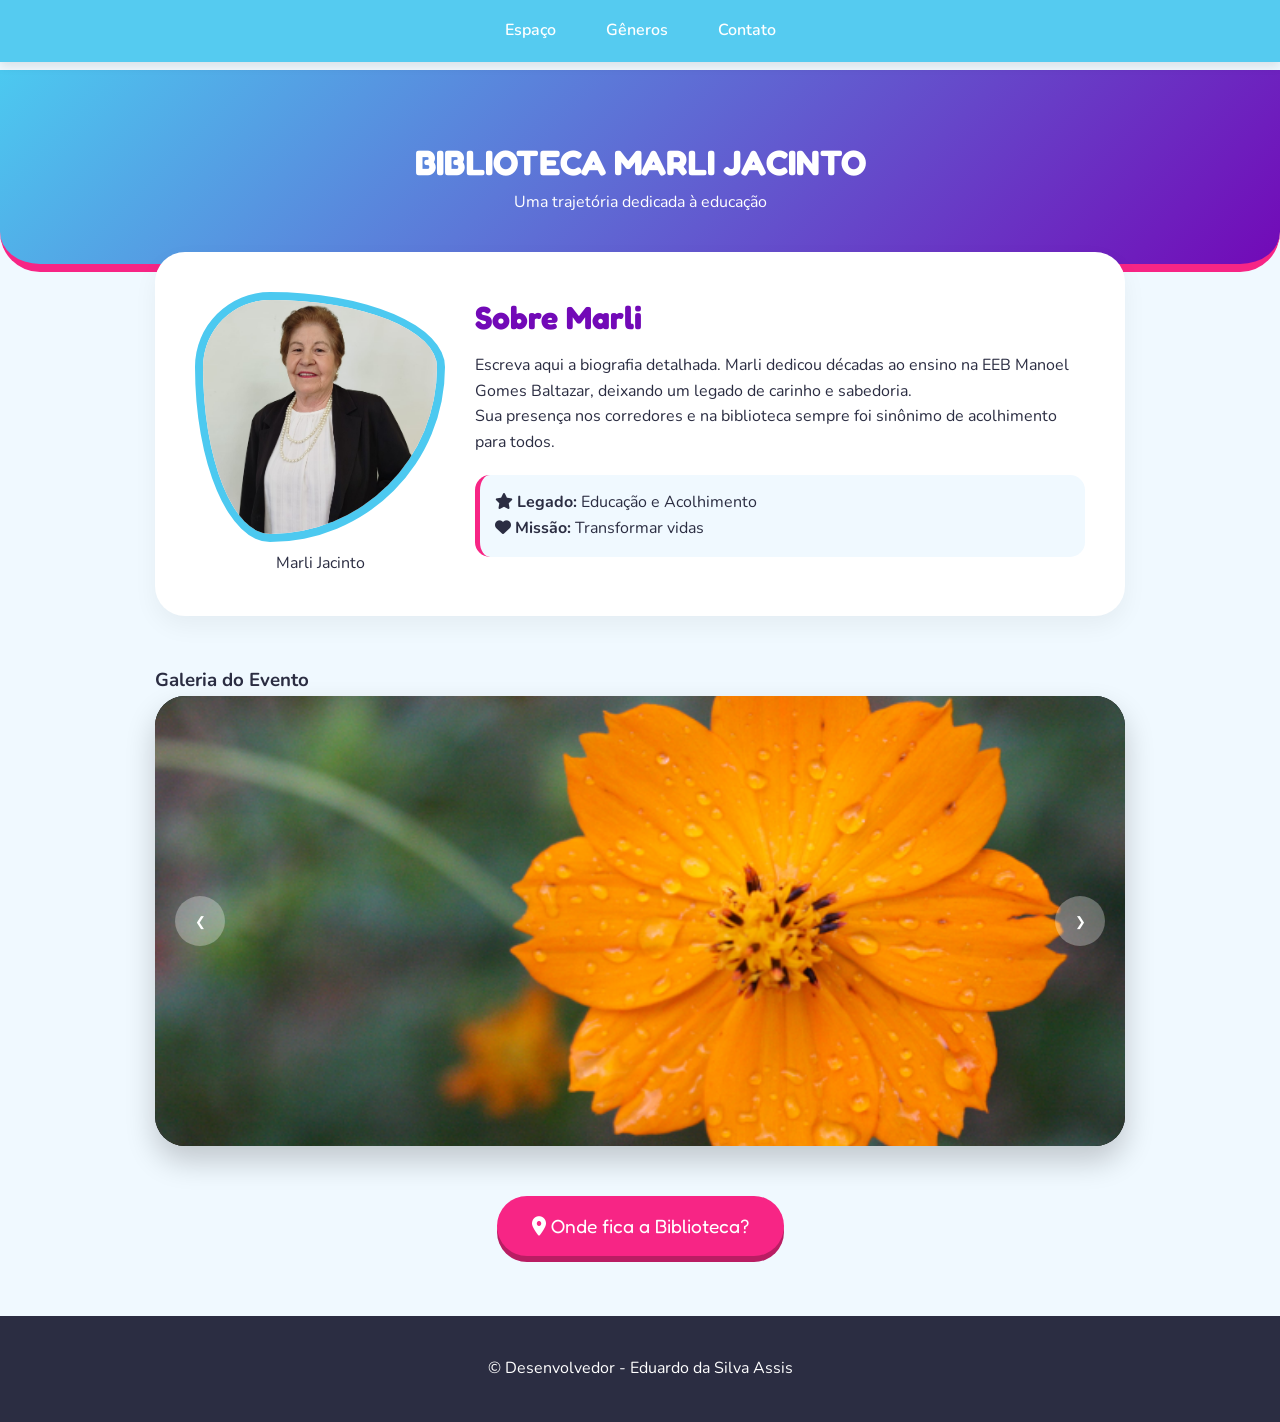
==== index.html @ 1a359304 "correção de botão no menu" ====
<!DOCTYPE html>
<html lang="pt-br">
<head>
    <meta charset="UTF-8">
    <meta name="viewport" content="width=device-width, initial-scale=1.0">
    <title>Fotobiografia - Marli</title>
    <link rel="icon" type="image/png" href="img/icone.png">
    <link rel="stylesheet" href="style/style.css">
    <link rel="stylesheet" href="https://cdnjs.cloudflare.com/ajax/libs/font-awesome/6.0.0/css/all.min.css">
</head>
<body>

    <nav class="top-menu">
        <ul>
            <li><a href="pages/Conhecendo_biblioteca.html">Espaço</a></li>
            <li><a href="pages/generos.html">Gêneros</a></li>
            <li><a href="https://wa.me/4888347852" target="_blank">Contato</a></li>
        </ul>
    </nav>

    <header>
        <h1>BIBLIOTECA MARLI JACINTO</h1>
        <p>Uma trajetória dedicada à educação</p>
    </header>

    <main class="container">
        <section class="bio-section">
            <div class="bio-photo-column">
                <div class="profile-frame">
                    <img src="img/Perfil.jpg" alt="Foto de Marli" class="main-photo">
                </div>
                <p class="photo-caption">Marli Jacinto</p>
            </div>

            <div class="bio-text-column">
                <div class="bio-text">
                    <h2>Sobre Marli</h2>
                    <p>Escreva aqui a biografia detalhada. Marli dedicou décadas ao ensino na EEB Manoel Gomes Baltazar, deixando um legado de carinho e sabedoria.</p>
                    <p>Sua presença nos corredores e na biblioteca sempre foi sinônimo de acolhimento para todos.</p>
                </div>
                <div class="bio-details-box">
                    <p><i class="fas fa-star icon-color"></i> <strong>Legado:</strong> Educação e Acolhimento</p>
                    <p><i class="fas fa-heart icon-color"></i> <strong>Missão:</strong> Transformar vidas</p>
                </div>
            </div>
        </section>

        <section class="carousel-container">
            <h3>Galeria do Evento</h3>
            <div class="carousel">
                <div class="carousel-item active">
                    <img src="img/evento1.jpg" alt="Evento 1">
                </div>
                <div class="carousel-item">
                    <img src="img/evento2.jpg" alt="Evento 2">
                </div>
                <div class="carousel-item">
                    <img src="img/evento3.jpg" alt="Evento 3">
                </div>
                
                <button class="prev" onclick="changeSlide(-1)">❮</button>
                <button class="next" onclick="changeSlide(1)">❯</button>
            </div>
        </section>

        <section class="map-section">
            <button id="btn-mapa" class="btn-interactive">
                <i class="fas fa-map-marker-alt"></i> Onde fica a Biblioteca?
            </button>
            
            <div id="map-container" class="hidden">
                <iframe 
                    src="https://www.google.com/maps/embed?pb=!1m18!1m12!1m3!1d3494.655128574193!2d-49.454166323597455!3d-28.849125876884052!2m3!1f0!2f0!3f0!3m2!1i1024!2i768!4f13.1!3m3!1m2!1s0x9522296bf859edab%3A0x41ca1a74ee0f78a7!2sEeb%20Manoel%20Gomes%20Baltazar!5e0!3m2!1spt-BR!2sbr!4v1773228024672!5m2!1spt-BR!2sbr" 
                    width="100%" 
                    height="450" 
                    style="border:0;" 
                    allowfullscreen="" 
                    loading="lazy" 
                    referrerpolicy="no-referrer-when-downgrade">
                </iframe>
            </div>
        </section>
    </main>
    <footer>
        <p>© Desenvolvedor - Eduardo da Silva Assis</p>
    </footer>

    <script src="script/script.js"></script>
</body>
</html>
---- style/style.css ----
@import url('https://fonts.googleapis.com/css2?family=Fredoka:wght@400;600&family=Nunito:wght@400;700&display=swap');

:root {
    --primaria: #4cc9f0;
    --secundaria: #4895ef;
    --detalhe: #f72585;
    --educativo: #7209b7;
    --fundo: #f0f9ff;
    --texto: #2b2d42;
}

* { margin: 0; padding: 0; box-sizing: border-box; }

body {
    background-color: var(--fundo);
    color: var(--texto);
    font-family: 'Nunito', sans-serif;
    line-height: 1.6;
    overflow-x: hidden;
}

header {
    background: linear-gradient(135deg, var(--primaria), var(--educativo));
    color: white;
    text-align: center;
    padding: 4rem 1rem 3rem;
    border-bottom: 8px solid var(--detalhe);
    border-radius: 0 0 40px 40px;
    margin-top: 70px;
}

header h1 { font-family: 'Fredoka', sans-serif; font-size: 2.2rem; }

/* MENU SUPERIOR ESTRUTURA PRINCIPAL */
.top-menu {
    position: fixed;
    top: 0;
    left: 0;
    width: 100%;
    background: rgba(76, 201, 240, 0.95);
    backdrop-filter: blur(10px);
    z-index: 1000;
    padding: 10px 0;
    box-shadow: 0 4px 10px rgba(0, 0, 0, 0.1);
    display: flex;
    align-items: center;
    min-height: 60px;
}

.top-menu ul {
    list-style: none;
    display: flex;
    justify-content: center;
    align-items: center;
    gap: 20px;
    margin: 0 auto;
    width: 100%;
    padding: 0 10px;
}

.top-menu li a {
    color: white;
    text-decoration: none;
    font-weight: 600;
    padding: 8px 15px;
    border-radius: 25px;
    transition: background 0.3s ease, transform 0.2s ease;
    white-space: nowrap; /* Impede a quebra de linha que estava entortando o menu */
    display: block;
}

.top-menu li a:hover {
    background: rgba(255, 255, 255, 0.2);
    transform: translateY(-2px);
}

.container {
    max-width: 1000px;
    margin: -20px auto 50px;
    padding: 0 15px;
}

.bio-section {
    background: white;
    padding: 40px;
    border-radius: 30px;
    display: flex;
    gap: 30px;
    box-shadow: 0 10px 25px rgba(0,0,0,0.05);
}

.bio-photo-column { flex: 0 0 250px; text-align: center; }
.main-photo { 
    width: 250px; 
    height: 250px; 
    border-radius: 30% 70% 70% 30% / 30% 30% 70% 70%; 
    object-fit: cover; 
    border: 8px solid var(--primaria);
    transition: transform 0.4s ease, box-shadow 0.4s ease;
}

.main-photo:hover {
    transform: scale(1.03) rotate(3deg);
    box-shadow: 0 15px 35px rgba(76, 201, 240, 0.4);
}

.bio-text h2 { color: var(--educativo); font-family: 'Fredoka', sans-serif; font-size: 2rem; margin-bottom: 10px; }
.bio-details-box { background: var(--fundo); padding: 15px; border-radius: 15px; border-left: 5px solid var(--detalhe); margin-top: 20px; }

/* CARROSSEL */
.carousel-container { margin-top: 50px; }
.carousel { position: relative; height: 450px; border-radius: 30px; overflow: hidden; background: #000; box-shadow: 0 15px 30px rgba(0,0,0,0.2); }
.carousel-item { position: absolute; width: 100%; height: 100%; opacity: 0; transition: opacity 1.2s ease-in-out; }
.carousel-item.active { opacity: 1; }
.carousel-item img { width: 100%; height: 100%; object-fit: cover; }

.prev, .next { position: absolute; top: 50%; transform: translateY(-50%); background: rgba(255, 255, 255, 0.3); color: white; border: none; width: 50px; height: 50px; border-radius: 50%; cursor: pointer; z-index: 10; }
.prev { left: 20px; }
.next { right: 20px; }

/* MAPA */
.map-section { 
    margin-top: 50px; 
    display: flex; 
    flex-direction: column; 
    align-items: center; 
    width: 100%;
}

.btn-interactive {
    background: var(--detalhe);
    color: white;
    padding: 18px 35px;
    border-radius: 50px;
    border: none;
    font-family: 'Fredoka', sans-serif;
    font-size: 1.2rem;
    box-shadow: 0 6px 0 #b91d63;
    cursor: pointer;
}

#map-container { 
    width: 100%; 
    max-width: 800px; 
    margin: 30px auto 0 auto; 
    border-radius: 20px; 
    overflow: hidden; 
    box-shadow: 0 10px 20px rgba(0,0,0,0.1);
    display: block;
}

#map-container iframe {
    display: block;
    width: 100%; 
}

.hidden { display: none !important; }

footer { background: var(--texto); color: white; text-align: center; padding: 40px; margin-top: 60px; }

.contact-section {
    background: white;
    padding: 40px 20px;
    margin: 40px auto;
    border-radius: 20px;
    box-shadow: 0 10px 25px rgba(0,0,0,0.05);
    text-align: center;
}

.contact-section h2 {
    color: var(--educativo);
    font-family: 'Fredoka', sans-serif;
    margin-bottom: 20px;
}

.genres-grid {
    display: grid;
    grid-template-columns: repeat(auto-fit, minmax(300px, 1fr));
    gap: 20px;
    margin-top: 30px;
}

.genre-card {
    background: white;
    padding: 20px;
    border-radius: 15px;
    box-shadow: 0 5px 15px rgba(0,0,0,0.1);
    text-align: center;
    cursor: pointer;
    transition: transform 0.3s ease, box-shadow 0.3s ease;
    border: 2px solid transparent;
}

.genre-card:hover {
    transform: translateY(-5px);
    box-shadow: 0 10px 25px rgba(0,0,0,0.15);
    border-color: var(--primaria);
}

.genre-card.expanded {
    border-color: var(--detalhe);
    background: var(--fundo);
}

.genre-icon {
    font-size: 3rem;
    color: var(--primaria);
    margin-bottom: 15px;
}

.genre-card h3 {
    color: var(--educativo);
    font-family: 'Fredoka', sans-serif;
    margin-bottom: 10px;
}

.genre-card p {
    color: var(--texto);
    line-height: 1.5;
}

.genre-details {
    display: none;
    margin-top: 15px;
    padding-top: 15px;
    border-top: 1px solid var(--fundo);
}

.genre-details p {
    margin-bottom: 8px;
    font-size: 0.9rem;
}

.back-section {
    text-align: center;
    margin-top: 40px;
}

/* --- AJUSTE MOBILE CORRIGIDO --- */
@media (max-width: 768px) {
    .top-menu {
        padding: 5px 0;
    }

    .top-menu ul {
        gap: 5px; /* Espaço reduzido para caber tudo */
        padding: 0 5px;
        overflow-x: auto; /* Se ainda for muito grande, ele desliza pro lado */
        justify-content: space-evenly; /* Distribui os itens igualmente */
        flex-wrap: nowrap; /* PROIBE quebrar linha */
        -webkit-overflow-scrolling: touch;
    }

    .top-menu ul::-webkit-scrollbar {
        display: none;
    }

    .top-menu li a {
        padding: 8px 10px;
        font-size: 0.85rem; /* Fonte levemente menor para mobile */
    }

    header {
        margin-top: 60px;
        padding: 2.5rem 1rem 2rem;
    }

    .bio-section { flex-direction: column; align-items: center; text-align: center; }
    .carousel { height: 300px; }
}
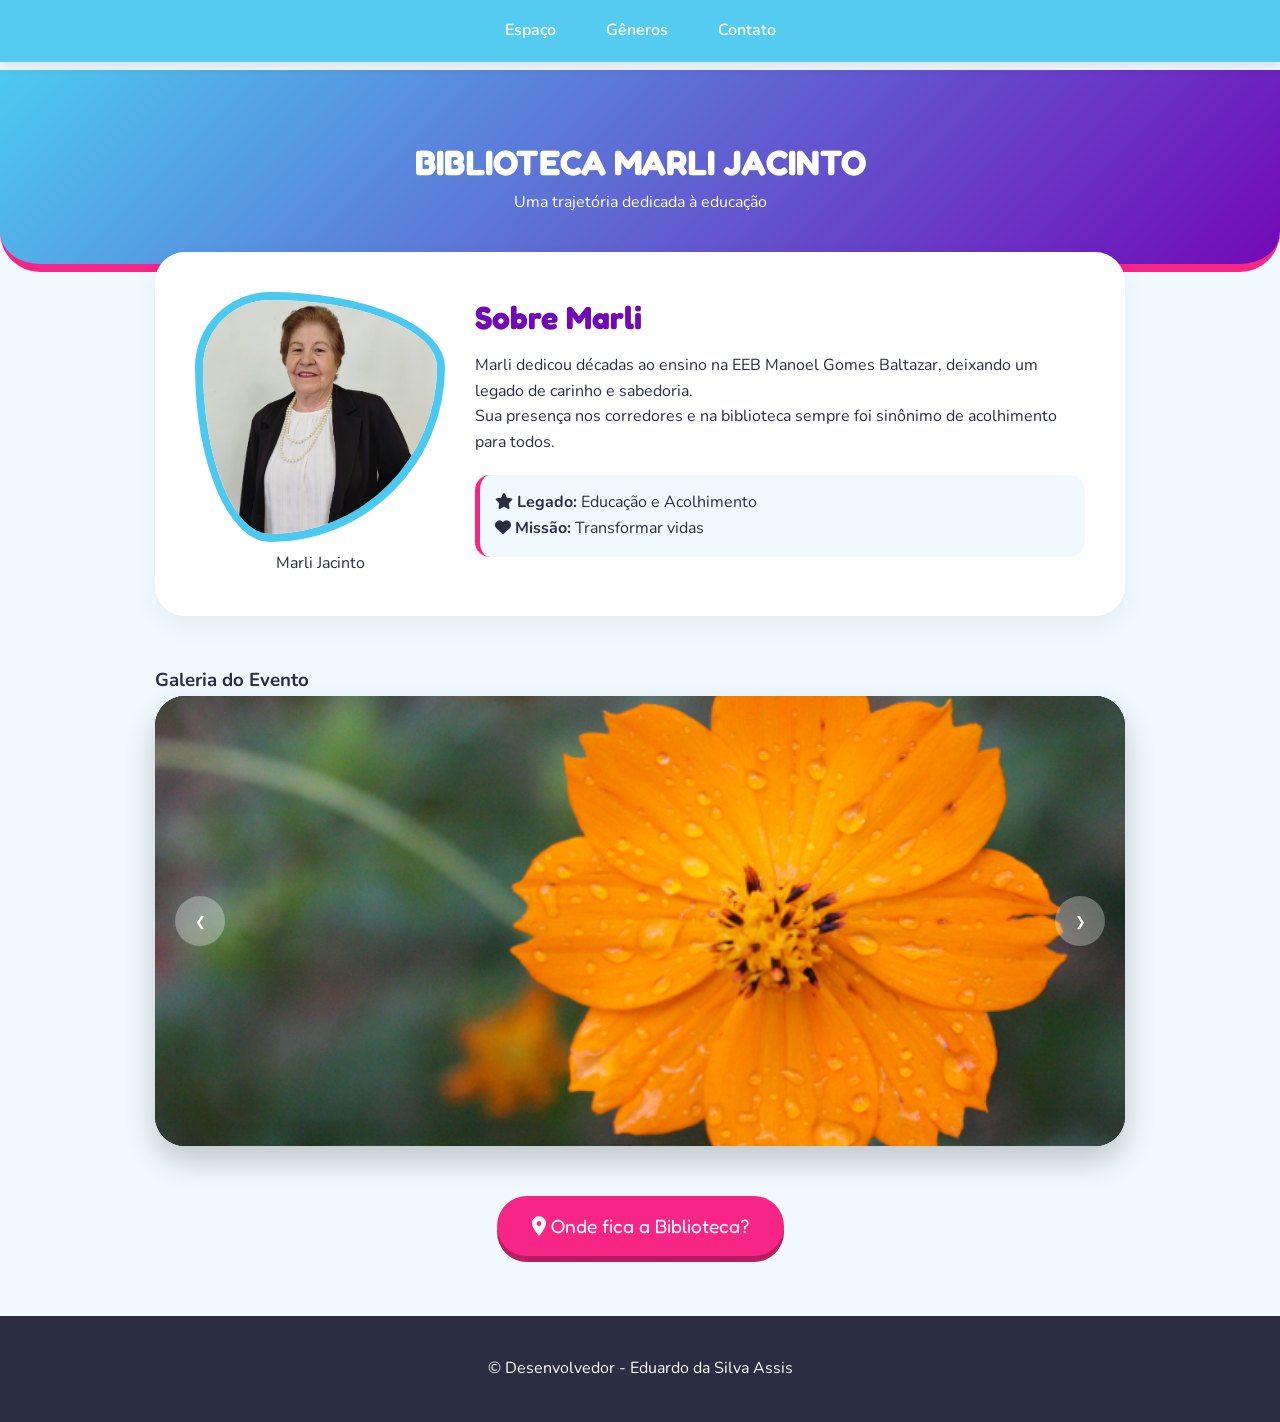
==== commit 4f35f02e: "Ajusta footer na página Conhecendo_biblioteca e arrumar texto inicial" ====
--- a/index.html
+++ b/index.html
@@ -3,7 +3,7 @@
 <head>
     <meta charset="UTF-8">
     <meta name="viewport" content="width=device-width, initial-scale=1.0">
-    <title>Fotobiografia - Marli</title>
+    <title>Biblioteca Marli Jacinto</title>
     <link rel="icon" type="image/png" href="img/icone.png">
     <link rel="stylesheet" href="style/style.css">
     <link rel="stylesheet" href="https://cdnjs.cloudflare.com/ajax/libs/font-awesome/6.0.0/css/all.min.css">
@@ -35,7 +35,7 @@
             <div class="bio-text-column">
                 <div class="bio-text">
                     <h2>Sobre Marli</h2>
-                    <p>Escreva aqui a biografia detalhada. Marli dedicou décadas ao ensino na EEB Manoel Gomes Baltazar, deixando um legado de carinho e sabedoria.</p>
+                    <p>Marli dedicou décadas ao ensino na EEB Manoel Gomes Baltazar, deixando um legado de carinho e sabedoria.</p>
                     <p>Sua presença nos corredores e na biblioteca sempre foi sinônimo de acolhimento para todos.</p>
                 </div>
                 <div class="bio-details-box">
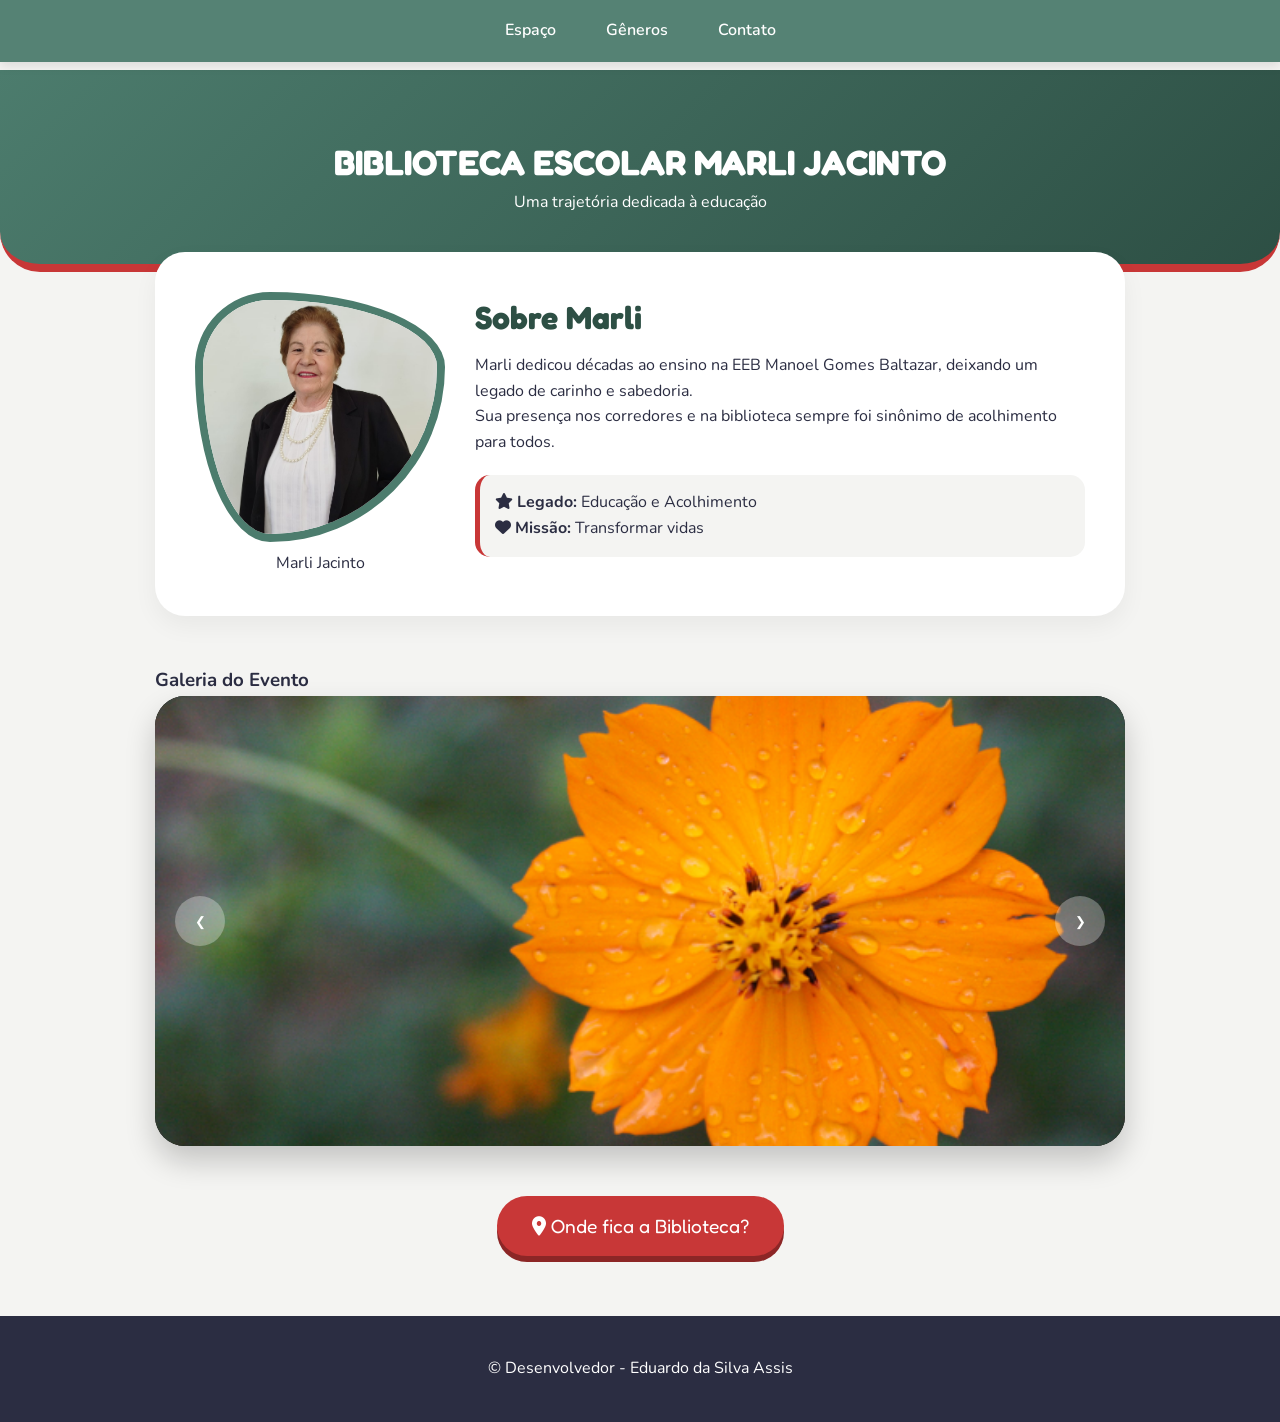
==== commit 680bddcf: "correção de cores da escola" ====
--- a/index.html
+++ b/index.html
@@ -19,7 +19,7 @@
     </nav>
 
     <header>
-        <h1>BIBLIOTECA MARLI JACINTO</h1>
+        <h1>BIBLIOTECA ESCOLAR MARLI JACINTO</h1>
         <p>Uma trajetória dedicada à educação</p>
     </header>
 
--- a/style/style.css
+++ b/style/style.css
@@ -1,12 +1,13 @@
 @import url('https://fonts.googleapis.com/css2?family=Fredoka:wght@400;600&family=Nunito:wght@400;700&display=swap');
 
+/* CORES ATUALIZADAS COM BASE NA FOTO DA ESCOLA */
 :root {
-    --primaria: #4cc9f0;
-    --secundaria: #4895ef;
-    --detalhe: #f72585;
-    --educativo: #7209b7;
-    --fundo: #f0f9ff;
-    --texto: #2b2d42;
+    --primaria: #4c7c6d;    /* Verde Musgo da base da parede */
+    --secundaria: #c83737;  /* Vermelho da faixa central */
+    --detalhe: #c83737;     /* Usando o vermelho para detalhes e bordas */
+    --educativo: #2d4f44;   /* Um verde mais escuro para contrastar textos */
+    --fundo: #f4f4f2;       /* Branco/Gelo da parte superior da parede */
+    --texto: #2b2d42;       /* Mantido escuro para leitura */
 }
 
 * { margin: 0; padding: 0; box-sizing: border-box; }
@@ -37,7 +38,7 @@
     top: 0;
     left: 0;
     width: 100%;
-    background: rgba(76, 201, 240, 0.95);
+    background: rgba(76, 124, 109, 0.95); /* Versão semi-transparente do Verde */
     backdrop-filter: blur(10px);
     z-index: 1000;
     padding: 10px 0;
@@ -65,7 +66,7 @@
     padding: 8px 15px;
     border-radius: 25px;
     transition: background 0.3s ease, transform 0.2s ease;
-    white-space: nowrap; /* Impede a quebra de linha que estava entortando o menu */
+    white-space: nowrap; 
     display: block;
 }
 
@@ -101,7 +102,7 @@
 
 .main-photo:hover {
     transform: scale(1.03) rotate(3deg);
-    box-shadow: 0 15px 35px rgba(76, 201, 240, 0.4);
+    box-shadow: 0 15px 35px rgba(76, 124, 109, 0.4);
 }
 
 .bio-text h2 { color: var(--educativo); font-family: 'Fredoka', sans-serif; font-size: 2rem; margin-bottom: 10px; }
@@ -135,7 +136,7 @@
     border: none;
     font-family: 'Fredoka', sans-serif;
     font-size: 1.2rem;
-    box-shadow: 0 6px 0 #b91d63;
+    box-shadow: 0 6px 0 #8c2626; /* Sombra do botão em vermelho escuro */
     cursor: pointer;
 }
 
@@ -243,11 +244,11 @@
     }
 
     .top-menu ul {
-        gap: 5px; /* Espaço reduzido para caber tudo */
+        gap: 5px; 
         padding: 0 5px;
-        overflow-x: auto; /* Se ainda for muito grande, ele desliza pro lado */
-        justify-content: space-evenly; /* Distribui os itens igualmente */
-        flex-wrap: nowrap; /* PROIBE quebrar linha */
+        overflow-x: auto; 
+        justify-content: space-evenly; 
+        flex-wrap: nowrap; 
         -webkit-overflow-scrolling: touch;
     }
 
@@ -257,7 +258,7 @@
 
     .top-menu li a {
         padding: 8px 10px;
-        font-size: 0.85rem; /* Fonte levemente menor para mobile */
+        font-size: 0.85rem; 
     }
 
     header {
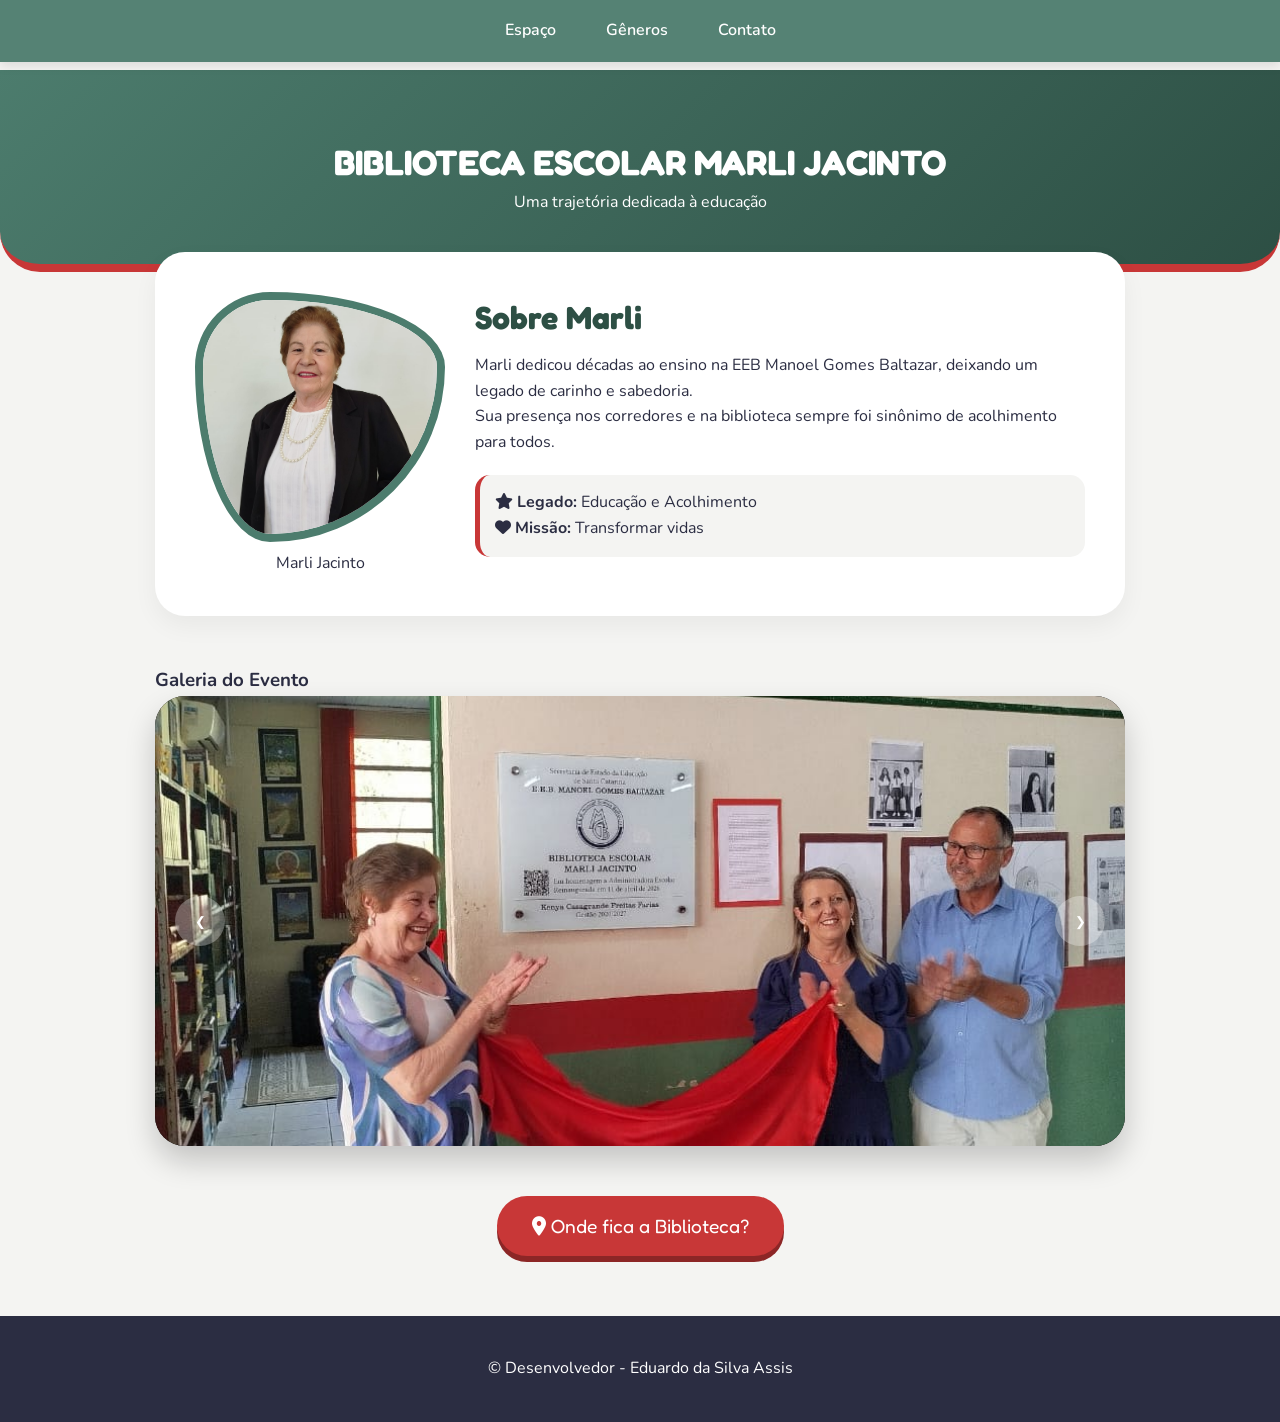
==== commit 8d95cb4b: "add fotos do carrossel principal" ====
--- a/index.html
+++ b/index.html
@@ -3,7 +3,7 @@
 <head>
     <meta charset="UTF-8">
     <meta name="viewport" content="width=device-width, initial-scale=1.0">
-    <title>Biblioteca Marli Jacinto</title>
+    <title>Biblioteca Escolar Marli Jacinto</title>
     <link rel="icon" type="image/png" href="img/icone.png">
     <link rel="stylesheet" href="style/style.css">
     <link rel="stylesheet" href="https://cdnjs.cloudflare.com/ajax/libs/font-awesome/6.0.0/css/all.min.css">
@@ -57,6 +57,22 @@
                 <div class="carousel-item">
                     <img src="img/evento3.jpg" alt="Evento 3">
                 </div>
+                <div class="carousel-item">
+                    <img src="img/evento4.jpg" alt="Evento 4">
+                </div>
+                <div class="carousel-item">
+                    <img src="img/evento5.jpg" alt="Evento 5">
+                </div>
+                <div class="carousel-item">
+                    <img src="img/evento6.jpg" alt="Evento 6">
+                </div>
+                <div class="carousel-item">
+                    <img src="img/evento7.jpg" alt="Evento 7">
+                </div>
+                <div class="carousel-item">
+                    <img src="img/evento8.jpg" alt="Evento 8">
+                </div>
+                
                 
                 <button class="prev" onclick="changeSlide(-1)">❮</button>
                 <button class="next" onclick="changeSlide(1)">❯</button>
--- a/style/style.css
+++ b/style/style.css
@@ -111,8 +111,8 @@
 /* CARROSSEL */
 .carousel-container { margin-top: 50px; }
 .carousel { position: relative; height: 450px; border-radius: 30px; overflow: hidden; background: #000; box-shadow: 0 15px 30px rgba(0,0,0,0.2); }
-.carousel-item { position: absolute; width: 100%; height: 100%; opacity: 0; transition: opacity 1.2s ease-in-out; }
-.carousel-item.active { opacity: 1; }
+.carousel-item { position: absolute; width: 100%; height: 100%; opacity: 0; transition: opacity 0.6s ease-in-out; z-index: 0; }
+.carousel-item.active { opacity: 1; z-index: 1; }
 .carousel-item img { width: 100%; height: 100%; object-fit: cover; }
 
 .prev, .next { position: absolute; top: 50%; transform: translateY(-50%); background: rgba(255, 255, 255, 0.3); color: white; border: none; width: 50px; height: 50px; border-radius: 50%; cursor: pointer; z-index: 10; }
